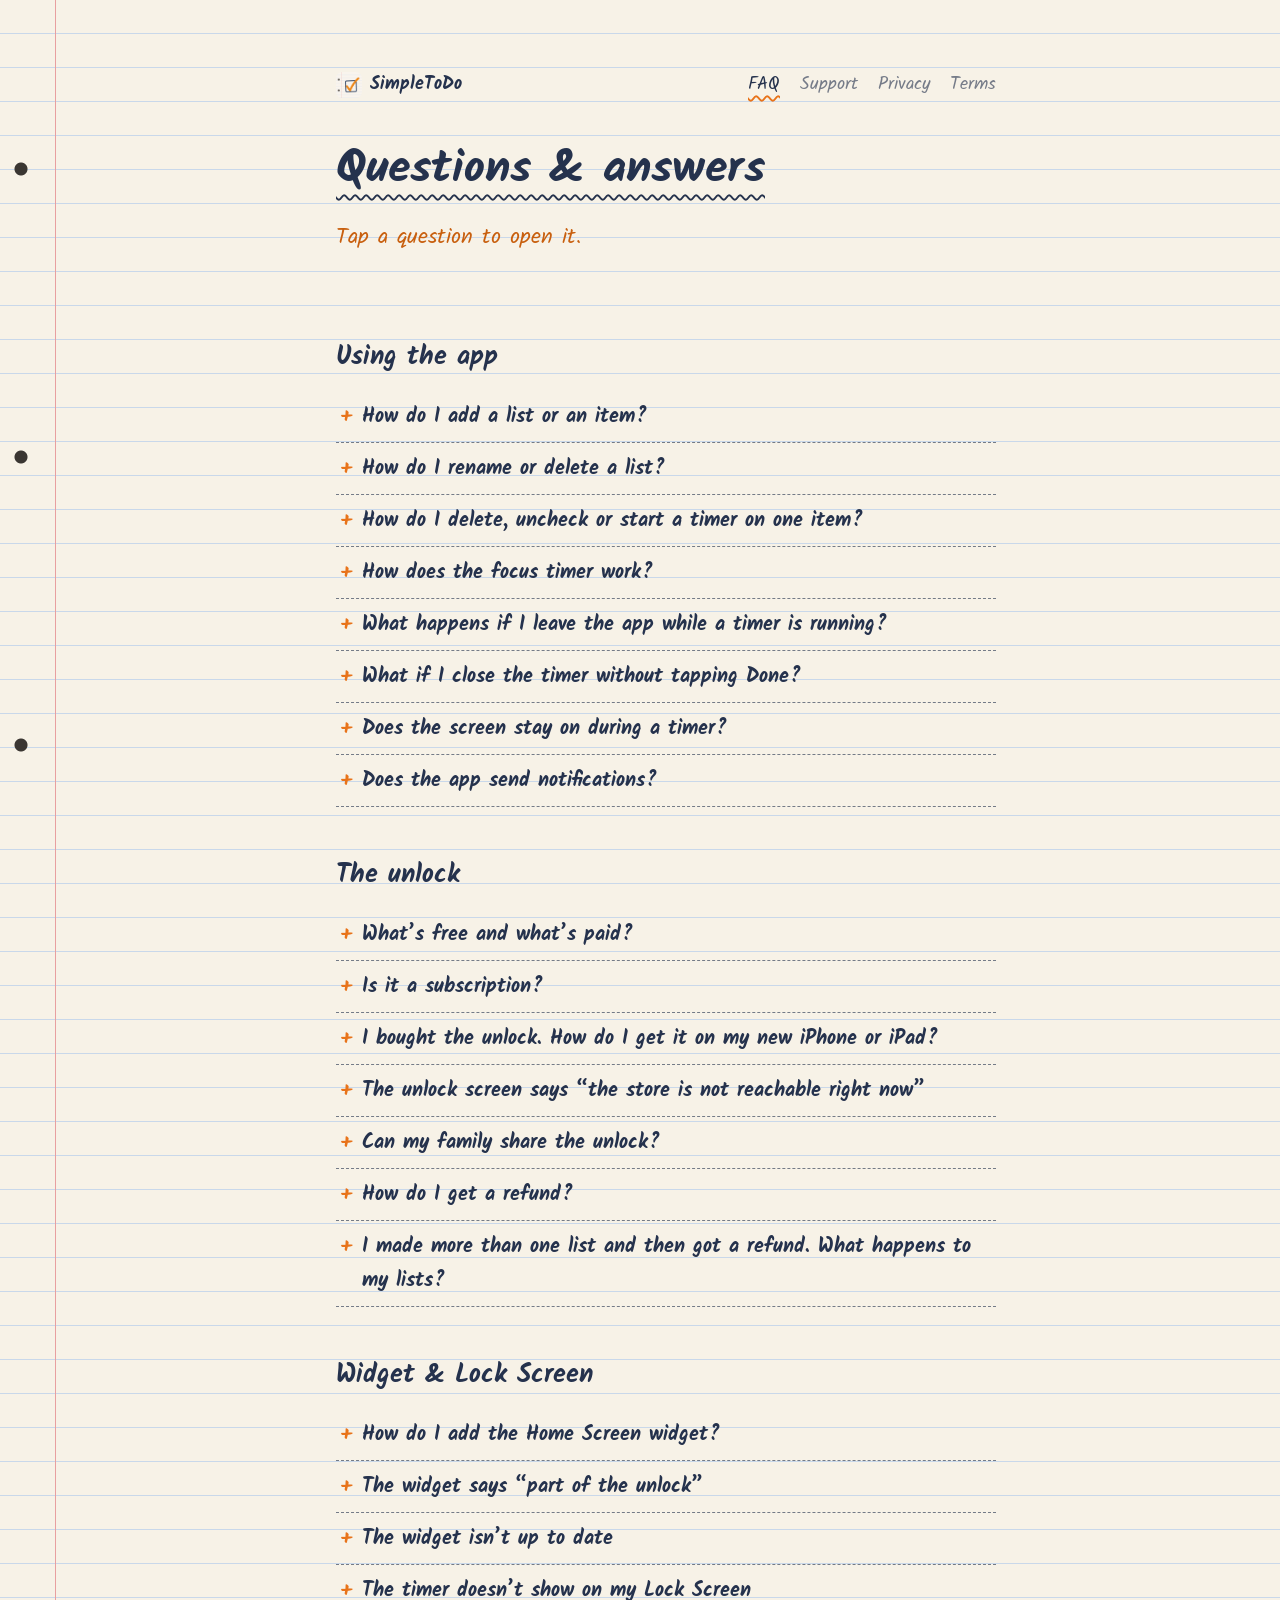
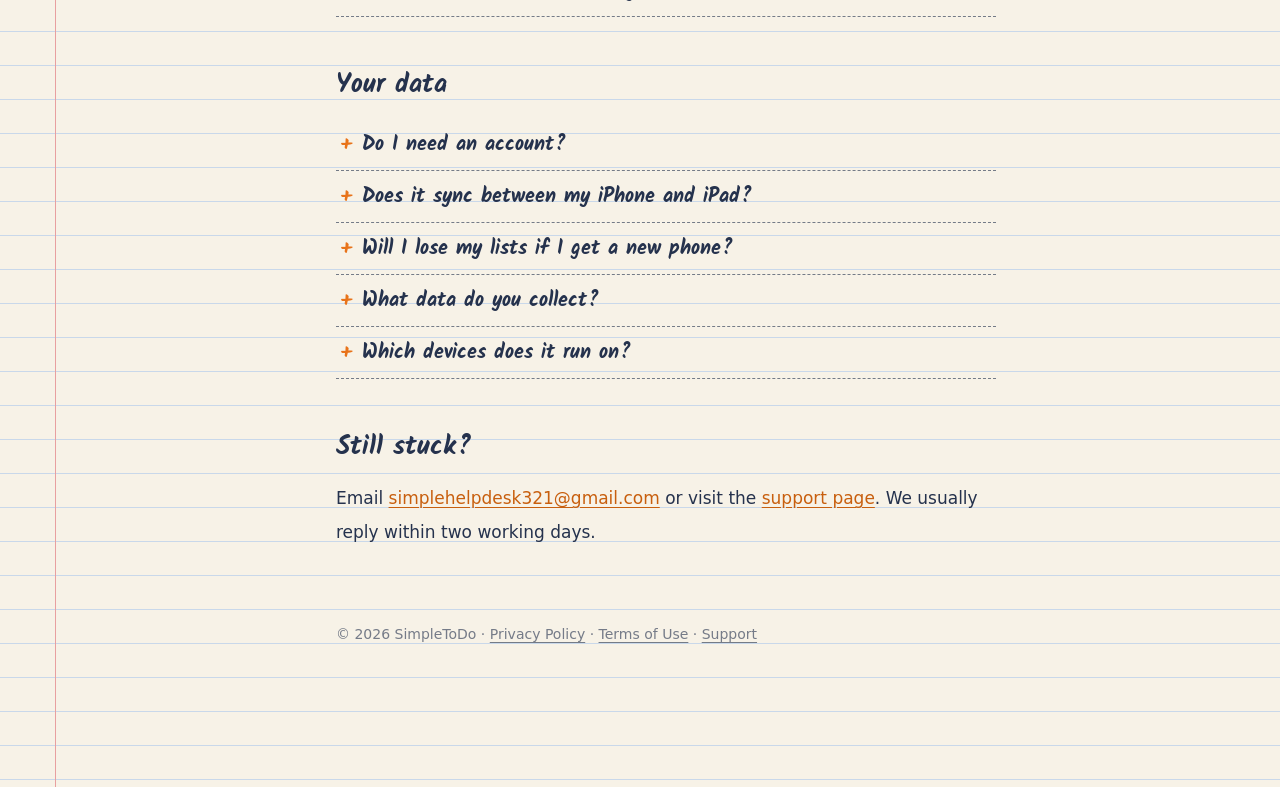
==== faq.html @ 9720e48b "SimpleToDo website: landing, support, FAQ, privacy policy, terms Co-Authored-By: Claude Opus 5.5 <no" ====
<!doctype html>
<html lang="en">
<head>
  <meta charset="utf-8">
  <meta name="viewport" content="width=device-width, initial-scale=1">
  <title>FAQ · SimpleToDo</title>
  <meta name="description" content="Answers to common questions about SimpleToDo: the focus timer, lists, the one-time unlock, restoring purchases, the widget and your data.">
  <meta name="color-scheme" content="light dark">
  <link rel="icon" href="assets/icon.png">
  <link rel="preconnect" href="https://fonts.googleapis.com">
  <link rel="preconnect" href="https://fonts.gstatic.com" crossorigin>
  <link href="https://fonts.googleapis.com/css2?family=Kalam:wght@400;700&display=swap" rel="stylesheet">
  <link rel="stylesheet" href="style.css">
</head>
<body>
  <main class="page">
    <nav class="top" aria-label="Site">
      <a class="brand" href="./"><img src="assets/icon.png" alt="">SimpleToDo</a>
      <a href="faq.html" aria-current="page">FAQ</a>
      <a href="support.html">Support</a>
      <a href="privacy.html">Privacy</a>
      <a href="terms.html">Terms</a>
    </nav>

    <h1>Questions &amp; answers</h1>
    <p class="lede">Tap a question to open it.</p>

    <h2>Using the app</h2>

    <details>
      <summary>How do I add a list or an item?</summary>
      <div>
        <p>Tap <strong>+</strong> in the top right corner to start a new list and give it a name. To add an item, tap <strong>+ add item</strong> under the list, type, and press Done.</p>
      </div>
    </details>

    <details>
      <summary>How do I rename or delete a list?</summary>
      <div>
        <p>Long-press the list’s name (for example <em>WORK</em>). You’ll get <strong>Rename</strong>, <strong>Uncheck all</strong> and <strong>Delete list</strong>. Deleting a list also deletes the items in it.</p>
      </div>
    </details>

    <details>
      <summary>How do I delete, uncheck or start a timer on one item?</summary>
      <div>
        <p>Long-press the item. You’ll see <strong>Start focus</strong> (or <strong>Uncheck</strong> if it’s already done) and <strong>Delete</strong>. Tapping the little box on the left checks or unchecks an item straight away.</p>
      </div>
    </details>

    <details>
      <summary>How does the focus timer work?</summary>
      <div>
        <p>Tap an item that isn’t done yet. The app asks <em>“How long will this take?”</em>. Pick a time (from 1 to 180 minutes) and tap <strong>Start</strong>. The page slowly fills with marker from the bottom as time passes. Tap <strong>Pause</strong> any time, or <strong>Done ✓</strong> to finish and cross the item off.</p>
        <p>Your estimate is remembered and shown next to the item, so next time the timer starts from it.</p>
      </div>
    </details>

    <details>
      <summary>What happens if I leave the app while a timer is running?</summary>
      <div>
        <p>The timer keeps accurate time. It’s based on the clock, not on the app staying open. When you come back, it shows the right amount of time left. With the unlock, the countdown also stays on your Lock Screen and in the Dynamic Island.</p>
      </div>
    </details>

    <details>
      <summary>What if I close the timer without tapping Done?</summary>
      <div>
        <p>Tap <strong>×</strong> to stop without finishing. The item stays open on your list. If you focused for more than about 20 seconds, the time still counts towards your weekly stats.</p>
      </div>
    </details>

    <details>
      <summary>Does the screen stay on during a timer?</summary>
      <div>
        <p>Yes. While the timer screen is open, the app keeps your screen from dimming and locking. It goes back to normal when you close the timer.</p>
      </div>
    </details>

    <details>
      <summary>Does the app send notifications?</summary>
      <div>
        <p>No. The app doesn’t ask for notification permission. When the timer runs out you’ll feel a light haptic if the app is open, and the Lock Screen timer shows the countdown if you’ve left the app.</p>
      </div>
    </details>

    <h2>The unlock</h2>

    <details>
      <summary>What’s free and what’s paid?</summary>
      <div>
        <p><strong>Free forever:</strong> one list with as many items as you like, the fill timer, estimates, checking off and crossing out, and ruled paper with navy ink.</p>
        <p><strong>Unlock Everything</strong> adds graph, dot grid, legal pad and blueprint paper, five more ink colours, unlimited lists, the ring timer, weekly focus stats, and the Lock Screen timer and Home Screen widget.</p>
      </div>
    </details>

    <details>
      <summary>Is it a subscription?</summary>
      <div>
        <p>No. It’s a single payment. You’ll never be charged again for it.</p>
      </div>
    </details>

    <details>
      <summary>I bought the unlock. How do I get it on my new iPhone or iPad?</summary>
      <div>
        <p>Make sure you’re signed in to the App Store with the same Apple ID you bought it with. Open SimpleToDo, tap the <strong>sliders</strong> icon at the top, then tap <strong>restore a previous purchase</strong>. You can also find the restore button at the bottom of the unlock screen.</p>
      </div>
    </details>

    <details>
      <summary>The unlock screen says “the store is not reachable right now”</summary>
      <div>
        <p>The app couldn’t reach the App Store. Check that you’re online, that you’re signed in to the App Store, and that in-app purchases are allowed under Settings › Screen Time › Content &amp; Privacy Restrictions. Then close and reopen the app.</p>
      </div>
    </details>

    <details>
      <summary>Can my family share the unlock?</summary>
      <div>
        <p>Not at the moment. Family Sharing isn’t turned on for this purchase, so each Apple ID needs its own unlock.</p>
      </div>
    </details>

    <details>
      <summary>How do I get a refund?</summary>
      <div>
        <p>All payments go through Apple, so refunds do too. Visit <a href="https://reportaproblem.apple.com">reportaproblem.apple.com</a>, sign in, and pick the purchase. If the refund is approved, the paid papers, inks and features lock again and the app goes back to the free page. Your lists stay put.</p>
      </div>
    </details>

    <details>
      <summary>I made more than one list and then got a refund. What happens to my lists?</summary>
      <div>
        <p>Nothing is deleted. All your lists stay on the page. You just can’t add another one until you unlock again.</p>
      </div>
    </details>

    <h2>Widget &amp; Lock Screen</h2>

    <details>
      <summary>How do I add the Home Screen widget?</summary>
      <div>
        <p>Touch and hold an empty spot on your Home Screen until the icons jiggle, tap <strong>Edit</strong> › <strong>Add Widget</strong>, search for <strong>SimpleToDo</strong>, and pick the small, medium or large <em>Today’s page</em> widget. It shows the items you haven’t finished yet.</p>
      </div>
    </details>

    <details>
      <summary>The widget says “part of the unlock”</summary>
      <div>
        <p>The Home Screen widget and the Lock Screen timer come with <strong>Unlock Everything</strong>. Open SimpleToDo and unlock, or tap <strong>restore a previous purchase</strong> if you've already bought it. The widget updates as soon as you leave the app.</p>
      </div>
    </details>

    <details>
      <summary>The widget isn’t up to date</summary>
      <div>
        <p>The widget refreshes when you leave the app and about once an hour. Open SimpleToDo and go back to the Home Screen to refresh it. The widget always uses ruled paper, whichever paper you pick in the app.</p>
      </div>
    </details>

    <details>
      <summary>The timer doesn’t show on my Lock Screen</summary>
      <div>
        <p>The Lock Screen timer is part of the unlock, so check that first. If you've unlocked, Live Activities might be off. Go to Settings › SimpleToDo and turn on <strong>Live Activities</strong>, then start a new timer. The Dynamic Island version needs an iPhone that has one.</p>
      </div>
    </details>

    <h2>Your data</h2>

    <details>
      <summary>Do I need an account?</summary>
      <div>
        <p>No. There’s no sign-up and no login. Open the app and start writing.</p>
      </div>
    </details>

    <details>
      <summary>Does it sync between my iPhone and iPad?</summary>
      <div>
        <p>Not yet. Your lists are stored only on the device you write them on. The unlock works on all your devices, but each device keeps its own page.</p>
      </div>
    </details>

    <details>
      <summary>Will I lose my lists if I get a new phone?</summary>
      <div>
        <p>If you move to a new iPhone using an iCloud Backup, a computer backup, or Quick Start, your lists come across with everything else. If you delete the app or set up the new phone without restoring a backup, they’re gone. We don’t keep a copy anywhere.</p>
      </div>
    </details>

    <details>
      <summary>What data do you collect?</summary>
      <div>
        <p>None. No analytics, no ads, no tracking, no account. The full details are in the <a href="privacy.html">Privacy Policy</a>.</p>
      </div>
    </details>

    <details>
      <summary>Which devices does it run on?</summary>
      <div>
        <p>iPhone and iPad running iOS or iPadOS 26.2 or later.</p>
      </div>
    </details>

    <h2>Still stuck?</h2>
    <p>Email <a href="mailto:simplehelpdesk321@gmail.com">simplehelpdesk321@gmail.com</a> or visit the <a href="support.html">support page</a>. We usually reply within two working days.</p>

    <footer>
      <p>© 2026 SimpleToDo · <a href="privacy.html">Privacy Policy</a> · <a href="terms.html">Terms of Use</a> · <a href="support.html">Support</a></p>
    </footer>
  </main>
</body>
</html>
---- style.css ----
/* SimpleToDo — ruled paper, navy ink, orange marker. Mirrors Theme.swift. */

:root {
  --paper: #F7F2E7;
  --rule: #C9D8EA;
  --margin: #E8A0A0;
  --hole: #3A3632;
  --ink: #25324D;
  --ink-faded: rgba(37, 50, 77, 0.62);
  --marker: #C85F0E;          /* a touch darker than the app's #E8731A so body links pass contrast */
  --marker-bright: #E8731A;
  --card: rgba(255, 255, 255, 0.45);
  --line: 34px;
  --margin-x: 56px;
  --hand: "Kalam", "Bradley Hand", "Segoe Print", cursive;
  --body: -apple-system, BlinkMacSystemFont, "Segoe UI", system-ui, sans-serif;
}

/* Blueprint paper for dark mode, like the app's paid page. */
@media (prefers-color-scheme: dark) {
  :root:not([data-theme="light"]) {
    --paper: #14283C;
    --rule: rgba(255, 255, 255, 0.10);
    --margin: rgba(111, 168, 214, 0.5);
    --hole: rgba(0, 0, 0, 0.55);
    --ink: #EAF2FA;
    --ink-faded: rgba(234, 242, 250, 0.66);
    --marker: #4FD1C5;
    --marker-bright: #4FD1C5;
    --card: rgba(255, 255, 255, 0.05);
  }
}
:root[data-theme="dark"] {
  --paper: #14283C;
  --rule: rgba(255, 255, 255, 0.10);
  --margin: rgba(111, 168, 214, 0.5);
  --hole: rgba(0, 0, 0, 0.55);
  --ink: #EAF2FA;
  --ink-faded: rgba(234, 242, 250, 0.66);
  --marker: #4FD1C5;
  --marker-bright: #4FD1C5;
  --card: rgba(255, 255, 255, 0.05);
}

* { box-sizing: border-box; }

html { -webkit-text-size-adjust: 100%; }

body {
  margin: 0;
  color: var(--ink);
  background-color: var(--paper);
  background-image:
    linear-gradient(to right, transparent calc(var(--margin-x) - 1px), var(--margin) calc(var(--margin-x) - 1px), var(--margin) var(--margin-x), transparent var(--margin-x)),
    repeating-linear-gradient(to bottom, transparent 0, transparent calc(var(--line) - 1px), var(--rule) calc(var(--line) - 1px), var(--rule) var(--line));
  background-attachment: local;
  font-family: var(--body);
  font-size: 17px;
  line-height: var(--line);
  min-height: 100vh;
}

/* Punched holes down the left edge. */
body::before {
  content: "";
  position: fixed;
  left: 14px;
  top: 0;
  bottom: 0;
  width: 14px;
  background: radial-gradient(circle at 7px 7px, var(--hole) 6px, transparent 7px) 0 18vh / 14px 32vh repeat-y;
  pointer-events: none;
}

.page {
  max-width: 760px;
  margin: 0 auto;
  padding: calc(var(--line) * 2) 24px calc(var(--line) * 3) calc(var(--margin-x) + 20px);
}

nav.top {
  display: flex;
  flex-wrap: wrap;
  gap: 4px 20px;
  font-family: var(--hand);
  font-size: 18px;
  margin-bottom: var(--line);
}
nav.top a { color: var(--ink-faded); text-decoration: none; }
nav.top a:hover, nav.top a[aria-current="page"] { color: var(--ink); }
nav.top a[aria-current="page"] { text-decoration: underline wavy var(--marker-bright) 1.5px; text-underline-offset: 6px; }
nav.top .brand { color: var(--ink); font-weight: 700; margin-right: auto; display: inline-flex; align-items: center; gap: 8px; }
nav.top .brand img { width: 26px; height: 26px; border-radius: 6px; }

h1, h2, h3 { font-family: var(--hand); font-weight: 700; margin: 0; }
h1 {
  font-size: clamp(34px, 7vw, 46px);
  line-height: calc(var(--line) * 2);
  display: inline-block;
  text-decoration: underline wavy var(--ink) 1.5px;
  text-underline-offset: 12px;
  text-wrap: balance;
}
h2 { font-size: 26px; line-height: calc(var(--line) * 2); padding-top: var(--line); text-wrap: balance; }
h3 { font-size: 20px; line-height: var(--line); padding-top: calc(var(--line) / 2); }

p, ul, ol { margin: 0 0 var(--line); }
ul, ol { padding-left: 22px; }
li { margin: 0; }

.lede { font-family: var(--hand); font-size: 22px; color: var(--marker); margin-top: calc(var(--line) / 2); }
.meta { color: var(--ink-faded); font-size: 15px; }

a { color: var(--marker); text-underline-offset: 3px; }
a:hover { text-decoration-thickness: 2px; }

strong { font-weight: 650; }

.note {
  background: var(--card);
  border: 1.5px solid var(--ink);
  border-radius: 10px;
  padding: calc(var(--line) / 2) 18px;
  margin: 0 0 var(--line);
  transform: rotate(-0.25deg);
}
.note p:last-child { margin-bottom: 0; }

.checks { list-style: none; padding-left: 0; }
.checks li { padding-left: 32px; position: relative; }
.checks li::before {
  content: "";
  position: absolute; left: 2px; top: 8px;
  width: 16px; height: 16px;
  border: 1.6px solid var(--ink);
  border-radius: 3px;
  transform: rotate(-2deg);
}
.checks li.done::after {
  content: "✓";
  position: absolute; left: 4px; top: -4px;
  font-family: var(--hand); font-size: 22px; font-weight: 700; color: var(--marker-bright);
}

.btn {
  display: inline-block;
  font-family: var(--hand);
  font-size: 19px;
  line-height: 1;
  padding: 13px 22px;
  border: 1.6px solid var(--ink);
  border-radius: 10px;
  background: var(--ink);
  color: var(--paper);
  text-decoration: none;
  transform: rotate(-0.6deg);
}
.btn.ghost { background: transparent; color: var(--ink); }
.btn:hover { transform: rotate(0) scale(1.02); }
.actions { display: flex; flex-wrap: wrap; gap: 14px; margin-bottom: var(--line); }

.shots {
  display: grid;
  grid-template-columns: repeat(3, 1fr);
  gap: 16px;
  margin: 0 0 var(--line);
}
.shots figure { margin: 0; }
.shots img {
  width: 100%; height: auto; display: block;
  border-radius: 18px;
  border: 1.5px solid var(--ink);
  box-shadow: 0 6px 18px rgba(0, 0, 0, 0.12);
}
.shots figcaption { font-family: var(--hand); font-size: 16px; text-align: center; color: var(--ink-faded); line-height: 1.5; margin-top: 6px; }

details {
  border-bottom: 1px dashed var(--ink-faded);
  padding: calc(var(--line) / 4) 0;
}
details summary {
  cursor: pointer;
  font-family: var(--hand);
  font-size: 20px;
  font-weight: 700;
  list-style: none;
  padding-left: 26px;
  position: relative;
}
details summary::-webkit-details-marker { display: none; }
details summary::before { content: "+"; position: absolute; left: 4px; color: var(--marker-bright); }
details[open] summary::before { content: "–"; }
details > div { padding: calc(var(--line) / 2) 0 0 26px; }

table { border-collapse: collapse; width: 100%; margin-bottom: var(--line); font-size: 16px; }
th, td { text-align: left; padding: 4px 10px 4px 0; vertical-align: top; border-bottom: 1px solid var(--rule); }
th { font-family: var(--hand); font-size: 18px; }
.table-wrap { overflow-x: auto; }

footer {
  margin-top: calc(var(--line) * 2);
  font-size: 14px;
  color: var(--ink-faded);
}
footer a { color: var(--ink-faded); }

@media (max-width: 640px) {
  :root { --margin-x: 40px; }
  body { font-size: 16px; }
  .page { padding: var(--line) 16px calc(var(--line) * 2) calc(var(--margin-x) + 12px); }
  .shots { grid-template-columns: repeat(2, 1fr); }
  .shots figure:nth-child(3) { display: none; }
  body::before { left: 8px; }
}
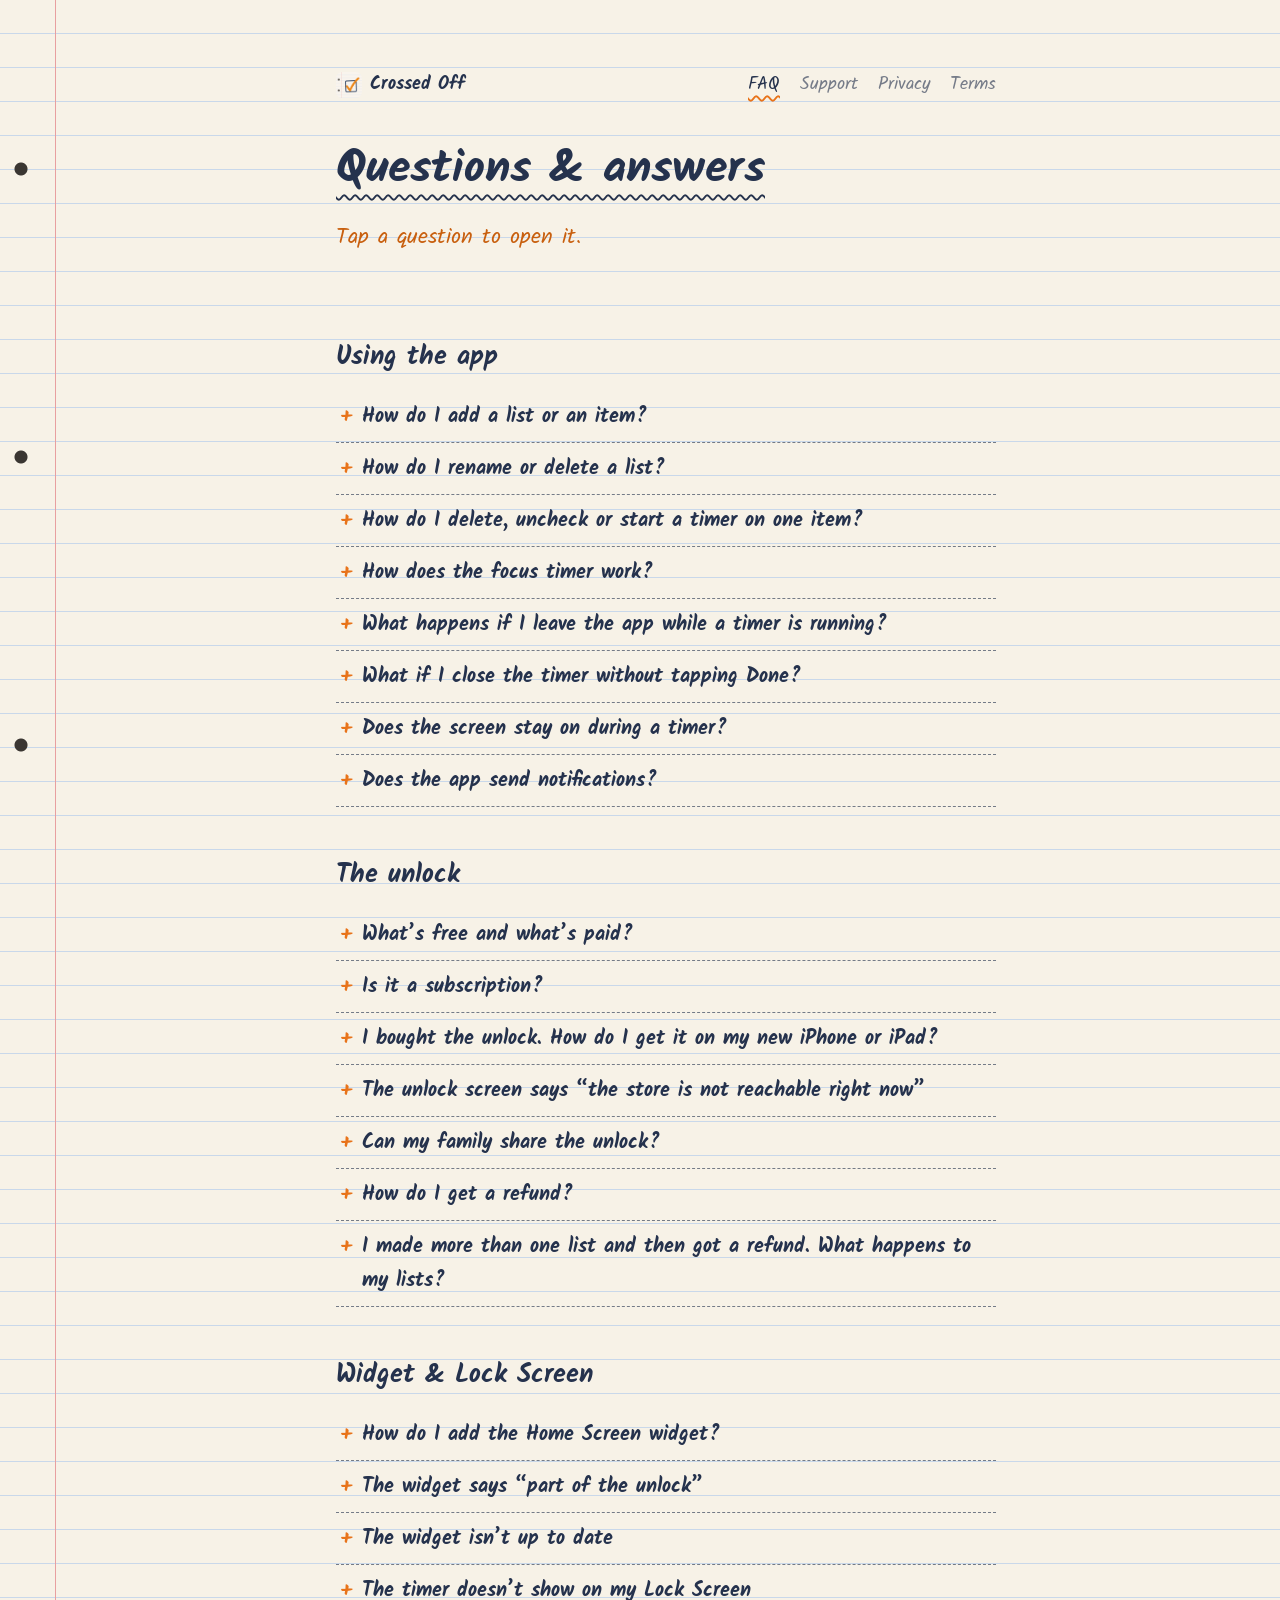
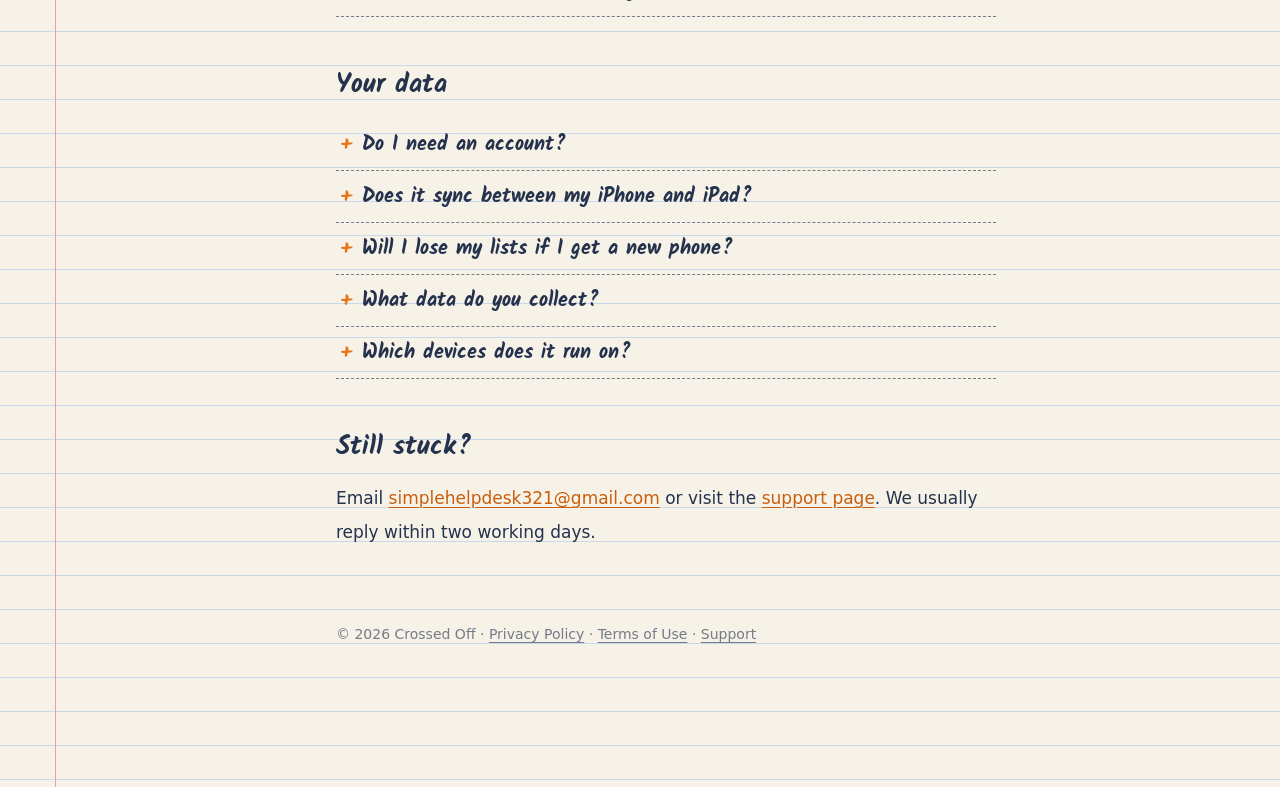
==== commit a0255b67: "Rename the app to Crossed Off Co-Authored-By: Claude Opus 5.5 <noreply@anthropic.com>" ====
--- a/faq.html
+++ b/faq.html
@@ -3,8 +3,8 @@
 <head>
   <meta charset="utf-8">
   <meta name="viewport" content="width=device-width, initial-scale=1">
-  <title>FAQ · SimpleToDo</title>
-  <meta name="description" content="Answers to common questions about SimpleToDo: the focus timer, lists, the one-time unlock, restoring purchases, the widget and your data.">
+  <title>FAQ · Crossed Off</title>
+  <meta name="description" content="Answers to common questions about Crossed Off: the focus timer, lists, the one-time unlock, restoring purchases, the widget and your data.">
   <meta name="color-scheme" content="light dark">
   <link rel="icon" href="assets/icon.png">
   <link rel="preconnect" href="https://fonts.googleapis.com">
@@ -15,7 +15,7 @@
 <body>
   <main class="page">
     <nav class="top" aria-label="Site">
-      <a class="brand" href="./"><img src="assets/icon.png" alt="">SimpleToDo</a>
+      <a class="brand" href="./"><img src="assets/icon.png" alt="">Crossed Off</a>
       <a href="faq.html" aria-current="page">FAQ</a>
       <a href="support.html">Support</a>
       <a href="privacy.html">Privacy</a>
@@ -104,7 +104,7 @@
     <details>
       <summary>I bought the unlock. How do I get it on my new iPhone or iPad?</summary>
       <div>
-        <p>Make sure you’re signed in to the App Store with the same Apple ID you bought it with. Open SimpleToDo, tap the <strong>sliders</strong> icon at the top, then tap <strong>restore a previous purchase</strong>. You can also find the restore button at the bottom of the unlock screen.</p>
+        <p>Make sure you’re signed in to the App Store with the same Apple ID you bought it with. Open Crossed Off, tap the <strong>sliders</strong> icon at the top, then tap <strong>restore a previous purchase</strong>. You can also find the restore button at the bottom of the unlock screen.</p>
       </div>
     </details>
 
@@ -141,28 +141,28 @@
     <details>
       <summary>How do I add the Home Screen widget?</summary>
       <div>
-        <p>Touch and hold an empty spot on your Home Screen until the icons jiggle, tap <strong>Edit</strong> › <strong>Add Widget</strong>, search for <strong>SimpleToDo</strong>, and pick the small, medium or large <em>Today’s page</em> widget. It shows the items you haven’t finished yet.</p>
+        <p>Touch and hold an empty spot on your Home Screen until the icons jiggle, tap <strong>Edit</strong> › <strong>Add Widget</strong>, search for <strong>Crossed Off</strong>, and pick the small, medium or large <em>Today’s page</em> widget. It shows the items you haven’t finished yet.</p>
       </div>
     </details>
 
     <details>
       <summary>The widget says “part of the unlock”</summary>
       <div>
-        <p>The Home Screen widget and the Lock Screen timer come with <strong>Unlock Everything</strong>. Open SimpleToDo and unlock, or tap <strong>restore a previous purchase</strong> if you've already bought it. The widget updates as soon as you leave the app.</p>
+        <p>The Home Screen widget and the Lock Screen timer come with <strong>Unlock Everything</strong>. Open Crossed Off and unlock, or tap <strong>restore a previous purchase</strong> if you've already bought it. The widget updates as soon as you leave the app.</p>
       </div>
     </details>
 
     <details>
       <summary>The widget isn’t up to date</summary>
       <div>
-        <p>The widget refreshes when you leave the app and about once an hour. Open SimpleToDo and go back to the Home Screen to refresh it. The widget always uses ruled paper, whichever paper you pick in the app.</p>
+        <p>The widget refreshes when you leave the app and about once an hour. Open Crossed Off and go back to the Home Screen to refresh it. The widget always uses ruled paper, whichever paper you pick in the app.</p>
       </div>
     </details>
 
     <details>
       <summary>The timer doesn’t show on my Lock Screen</summary>
       <div>
-        <p>The Lock Screen timer is part of the unlock, so check that first. If you've unlocked, Live Activities might be off. Go to Settings › SimpleToDo and turn on <strong>Live Activities</strong>, then start a new timer. The Dynamic Island version needs an iPhone that has one.</p>
+        <p>The Lock Screen timer is part of the unlock, so check that first. If you've unlocked, Live Activities might be off. Go to Settings › Crossed Off and turn on <strong>Live Activities</strong>, then start a new timer. The Dynamic Island version needs an iPhone that has one.</p>
       </div>
     </details>
 
@@ -207,7 +207,7 @@
     <p>Email <a href="mailto:simplehelpdesk321@gmail.com">simplehelpdesk321@gmail.com</a> or visit the <a href="support.html">support page</a>. We usually reply within two working days.</p>
 
     <footer>
-      <p>© 2026 SimpleToDo · <a href="privacy.html">Privacy Policy</a> · <a href="terms.html">Terms of Use</a> · <a href="support.html">Support</a></p>
+      <p>© 2026 Crossed Off · <a href="privacy.html">Privacy Policy</a> · <a href="terms.html">Terms of Use</a> · <a href="support.html">Support</a></p>
     </footer>
   </main>
 </body>
